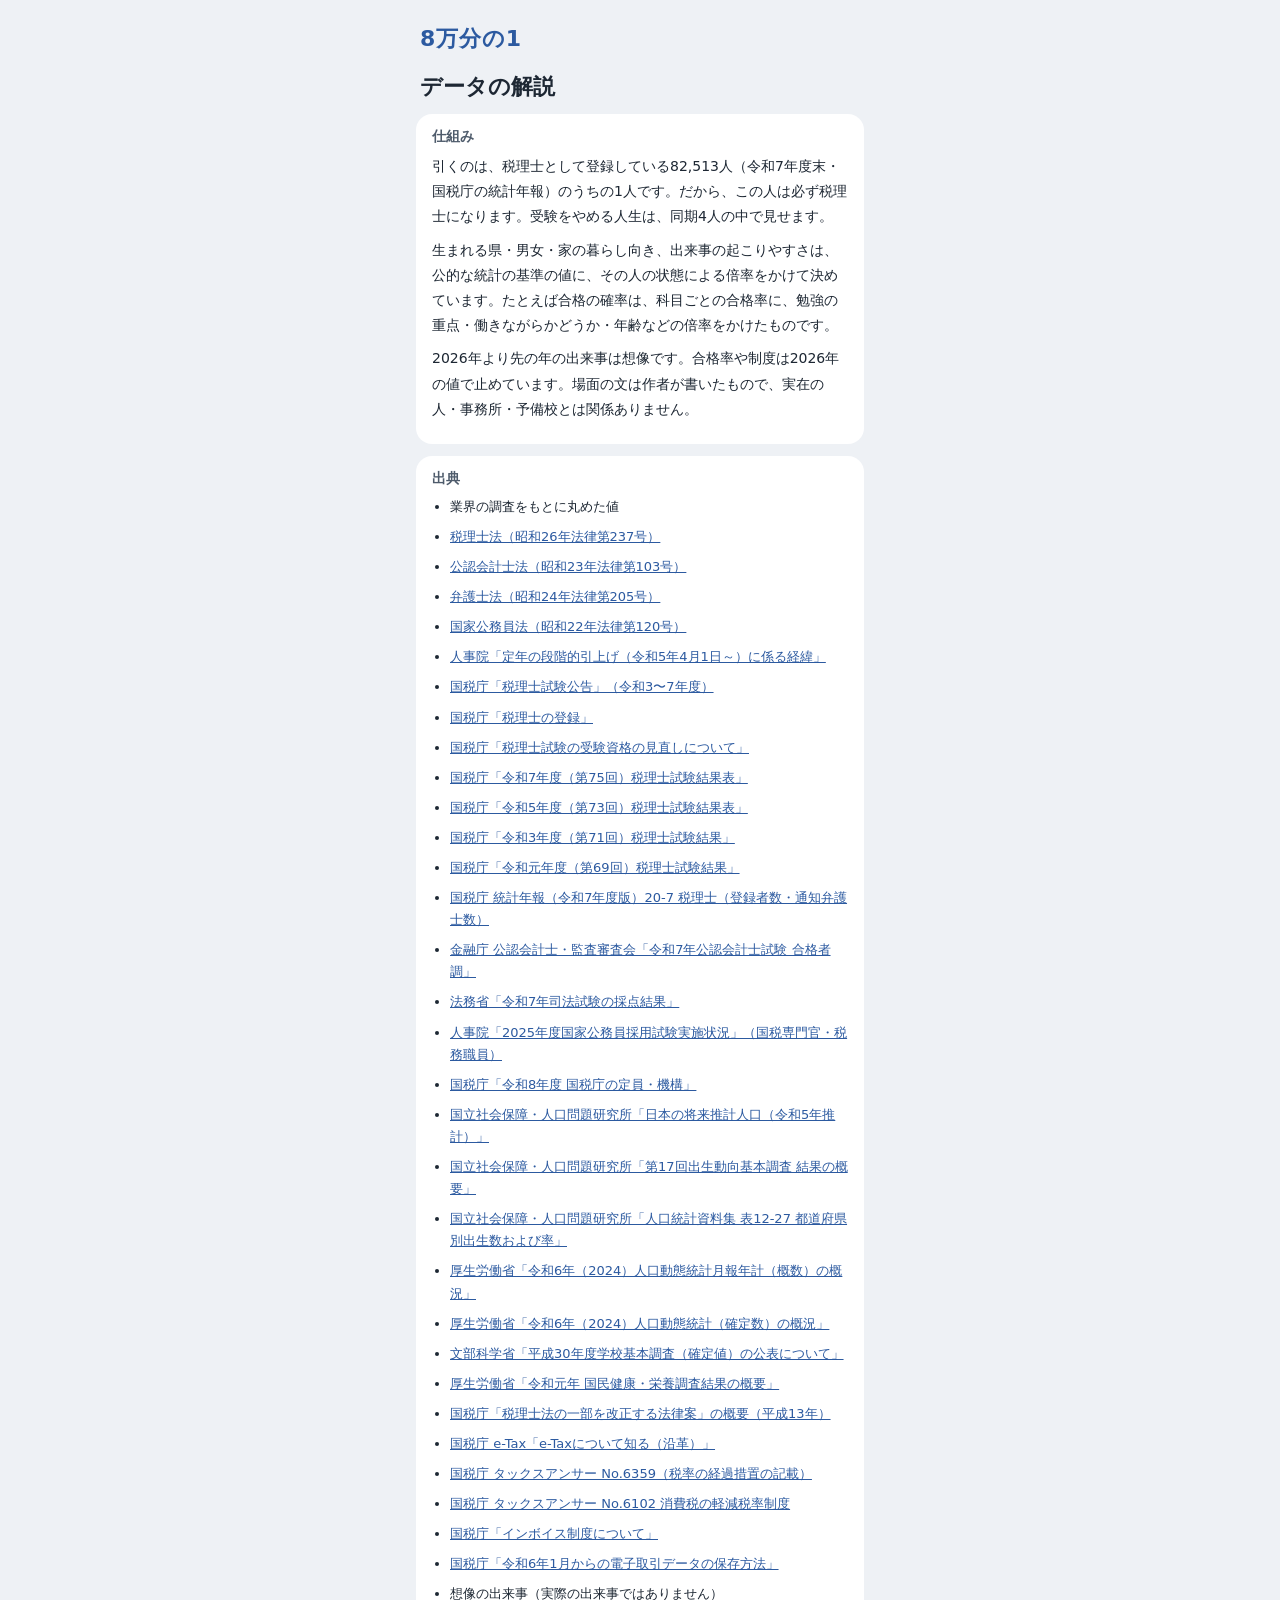
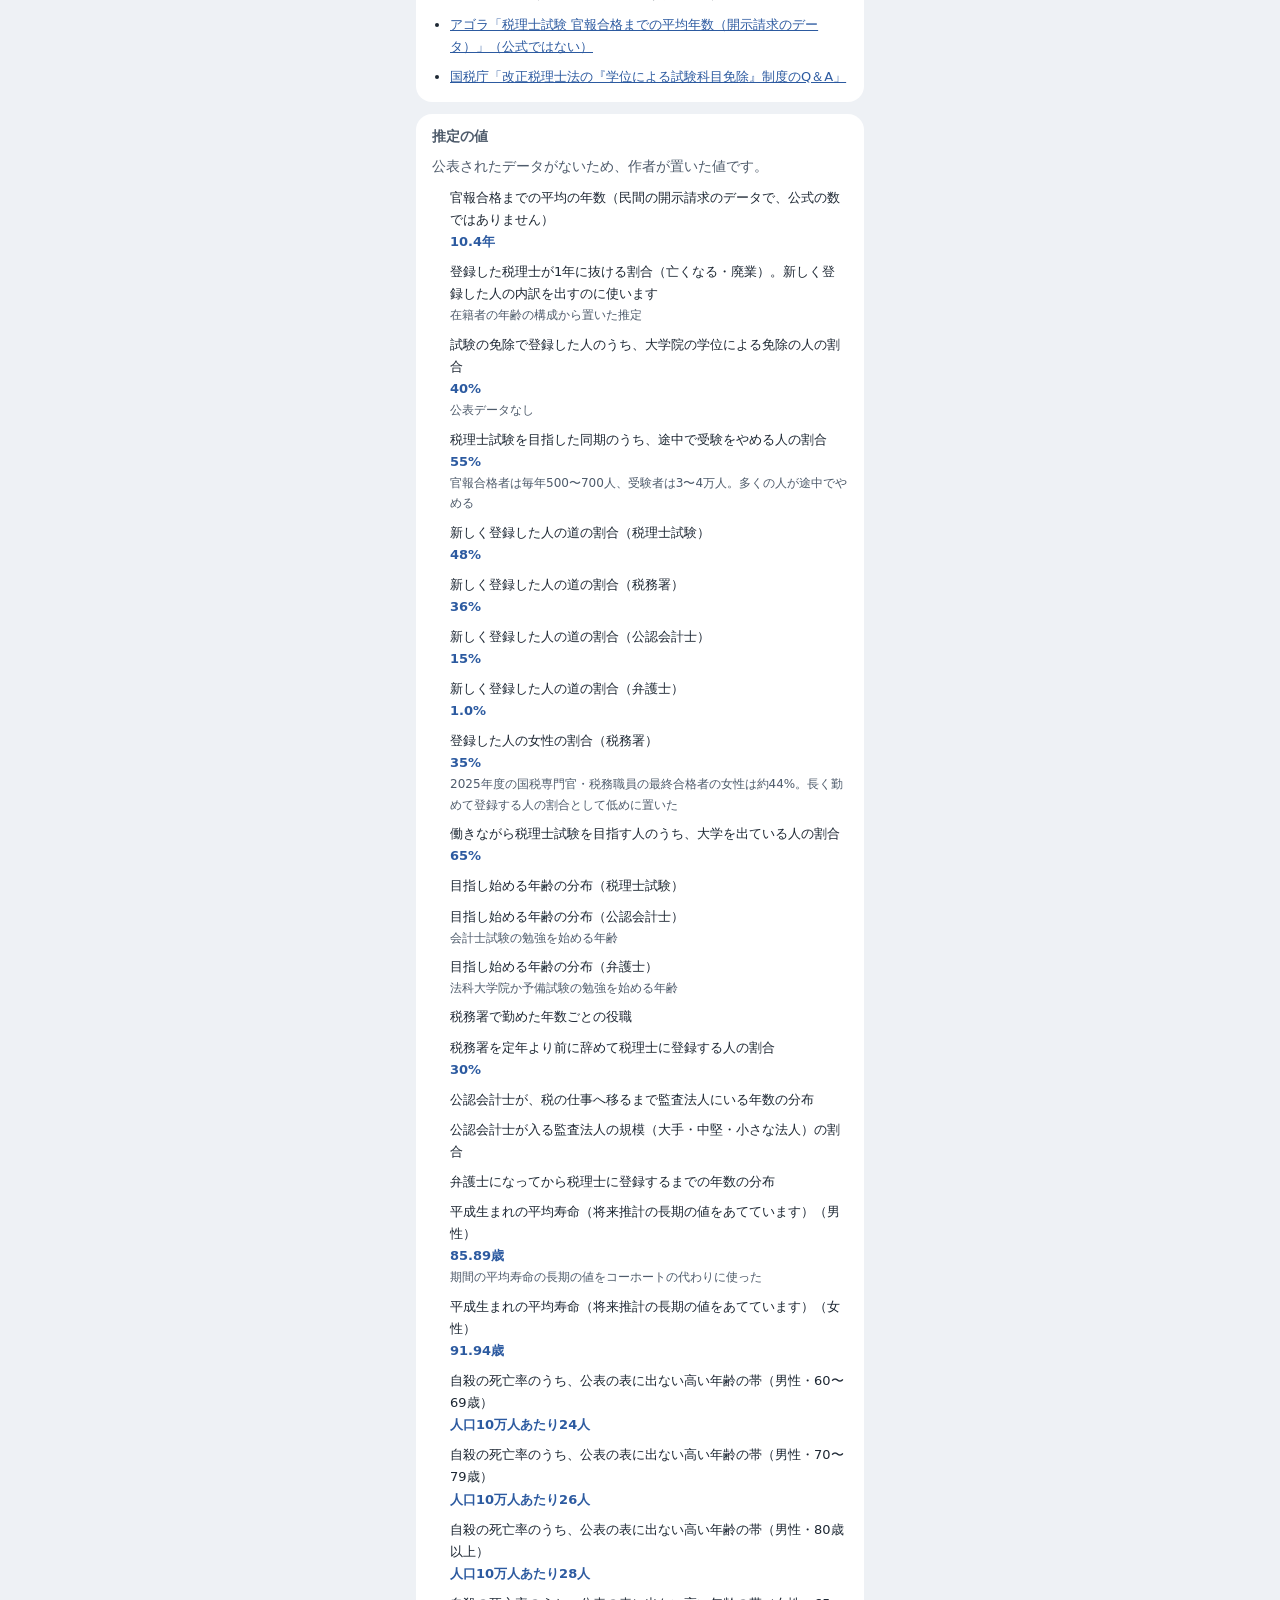
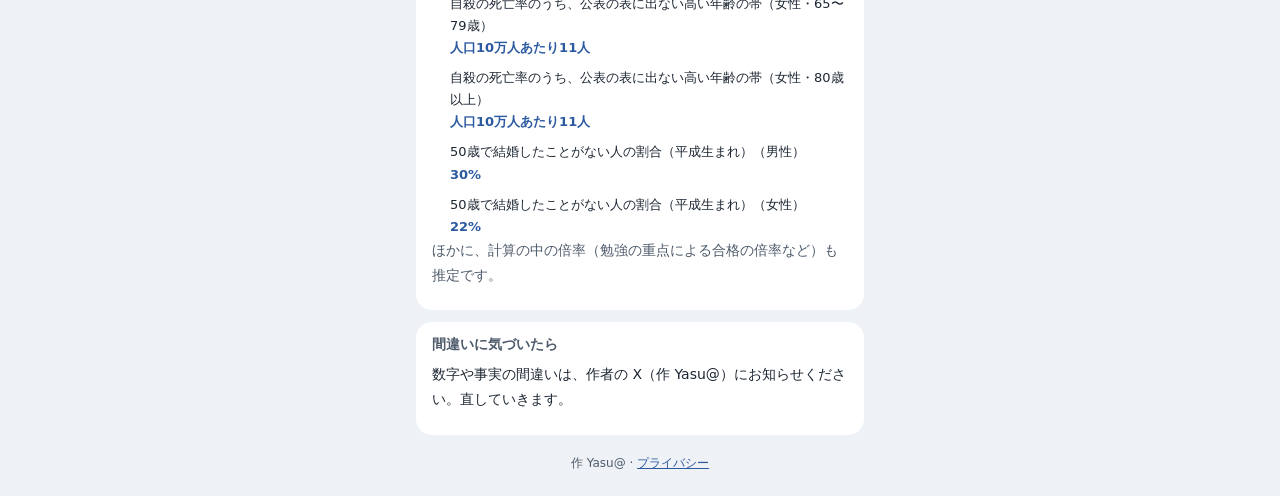
==== about.html @ 5fd1184f "公開 v0.1.0・90e4725 Co-Authored-By: Claude Opus 5.5 (1M context) <noreply@anthropic.com>" ====
<!doctype html>
<html lang="ja">
<head>
<meta charset="utf-8">
<meta name="viewport" content="width=device-width, initial-scale=1, viewport-fit=cover">
<title>データの解説｜8万分の1</title>
<meta name="description" content="『8万分の1』で使っている統計の出典と、推定の値の一覧。作 Yasu@">
<link rel="preconnect" href="https://fonts.googleapis.com">
<link rel="preconnect" href="https://fonts.gstatic.com" crossorigin>
<link href="https://fonts.googleapis.com/css2?family=Zen+Maru+Gothic:wght@500;700&amp;display=swap" rel="stylesheet">
<link rel="stylesheet" href="src/ui/style.css">
<meta http-equiv="Content-Security-Policy" content="default-src 'self'; script-src 'self'; style-src 'self' 'unsafe-inline' https://fonts.googleapis.com; font-src https://fonts.gstatic.com; img-src 'self' data: blob:; connect-src 'self'; base-uri 'self'; form-action 'none'">
<meta name="referrer" content="strict-origin-when-cross-origin">
</head>
<body data-page="about">
<main id="app"></main>
<noscript><p style="padding: 16px">このページは JavaScript を使います。</p></noscript>
<script type="module" src="src/ui/page.js"></script>
</body>
</html>
---- src/ui/style.css ----
/* 『8万分の1』の見た目：C カード（設計書8節・見本 https://claude.ai/artifact/354ZJucYWx86AouEbpT6fk ） */
:root {
  --ground: #EEF1F5;
  --card: #FFFFFF;
  --ink: #1D2733;
  --sub: #4E5B6B;
  --blue: #2C5AA0;
  --blue-dark: #1F4280;
  --blue-soft: #E3EBF7;
  --orange: #B5521A;
  --rule: #E3E8EF;
  --soft: #F3F5F8;
  --muted: #5D6878;
  --radius: 16px;
  --font: 'Zen Maru Gothic', system-ui, sans-serif;
}

* { box-sizing: border-box; }
html, body { margin: 0; background: var(--ground); color: var(--ink); font-family: var(--font); -webkit-text-size-adjust: 100%; }
button, textarea { font-family: inherit; color: inherit; }
button { cursor: pointer; }
button:disabled { cursor: default; }
:focus-visible { outline: 3px solid var(--blue); outline-offset: 2px; }

#app { max-width: 480px; margin: 0 auto; min-height: 100vh; }
.screen { display: flex; flex-direction: column; gap: 12px; padding: 14px 16px 24px; }
.card { background: var(--card); border-radius: var(--radius); padding: 14px 16px; }
.sec { font-size: 14px; font-weight: 700; color: var(--sub); margin: 0 0 8px; display: block; }

/* ボタン */
.btn-primary, .btn-soft, .btn-plain { min-height: 48px; border: 0; border-radius: 14px; font-size: 15px; font-weight: 700; padding: 0 16px; width: 100%; }
.btn-primary { background: var(--ink); color: #FFFFFF; }
.btn-soft { background: var(--blue-soft); color: var(--blue); }
.btn-plain { background: var(--card); color: var(--ink); }
.btn-round { width: 44px; height: 44px; flex-shrink: 0; border-radius: 50%; border: 0; background: var(--blue); color: #FFFFFF; display: flex; align-items: center; justify-content: center; padding: 0; }

/* 札 */
.tag { display: inline-block; flex-shrink: 0; font-size: 11px; font-weight: 700; border-radius: 10px; padding: 2px 8px; line-height: 1.5; }
.tag-solid { background: var(--blue); color: #FFFFFF; }
.tag-accent { background: var(--orange); color: #FFFFFF; }
.tag-soft { background: var(--blue-soft); color: var(--blue); }
.tag-gray { background: var(--soft); color: var(--muted); }
.tag-line { border: 1px solid var(--blue); color: var(--blue); padding: 1px 7px; }

/* 最初の画面 */
.start-head { padding: 18px 4px 6px; }
.title { font-size: 34px; font-weight: 700; color: var(--blue); margin: 0 0 8px; letter-spacing: 0.04em; }
.lead { font-size: 14px; line-height: 1.8; margin: 0; }
.options { display: grid; grid-template-columns: repeat(2, minmax(0, 1fr)); gap: 8px; }
.option { min-height: 56px; border: 2px solid var(--rule); border-radius: 14px; background: var(--card); padding: 8px 10px; display: flex; flex-direction: column; align-items: flex-start; gap: 2px; text-align: left; }
.option[aria-pressed="true"] { border-color: var(--blue); }
.option:disabled { background: var(--soft); color: var(--muted); }
.option-label { font-size: 14px; font-weight: 700; }
.option-sub { font-size: 11px; color: var(--sub); }
.notice { background: var(--blue-soft); color: var(--blue-dark); border-radius: 12px; padding: 10px 12px; margin: 0; font-size: 13px; }
.caution { font-size: 13px; color: var(--sub); text-align: center; margin: 4px 0; }
.credit { font-size: 12px; color: var(--sub); text-align: center; padding-top: 8px; }

/* 出生届 */
.birth-head { display: flex; justify-content: space-between; align-items: center; }
.birth-year { font-size: 13px; color: var(--sub); }
.birth-who { display: flex; align-items: center; gap: 12px; margin: 14px 0 8px; }
.birth-name { font-size: 26px; font-weight: 700; }
.birth-lead { font-size: 14px; line-height: 1.8; margin: 0 0 10px; }
.facts { display: grid; grid-template-columns: repeat(2, minmax(0, 1fr)); gap: 10px 14px; margin: 0; padding-top: 10px; border-top: 1px solid var(--rule); }
.fact dt { font-size: 11px; color: var(--sub); }
.fact dd { margin: 2px 0 0; font-size: 14px; font-weight: 700; }
.dots { color: var(--blue); letter-spacing: 0.1em; }
.birth-note { font-size: 13px; color: var(--sub); line-height: 1.7; margin: 12px 0 0; }

/* 人生の画面 */
.life { min-height: 100vh; padding-bottom: 0; }
#profile { position: sticky; top: 8px; z-index: 2; }
.profile { background: var(--card); border-radius: var(--radius); padding: 14px 16px; display: flex; flex-direction: column; gap: 10px; box-shadow: 0 1px 6px rgba(29, 39, 51, 0.08); }
.profile-top { display: flex; align-items: center; gap: 12px; }
.avatar { width: 44px; height: 44px; border-radius: 50%; background: var(--blue); color: #FFFFFF; display: flex; align-items: center; justify-content: center; font-size: 18px; font-weight: 700; flex-shrink: 0; }
.avatar-big { width: 52px; height: 52px; font-size: 22px; }
.who { flex-grow: 1; min-width: 0; }
.name { font-size: 18px; font-weight: 700; }
.meta { font-size: 12px; color: var(--sub); }
.role { font-size: 12px; font-weight: 700; color: var(--blue); background: var(--blue-soft); border-radius: 12px; padding: 4px 10px; flex-shrink: 0; }
.chips { display: flex; flex-wrap: wrap; gap: 6px; }
.chip { font-size: 12px; border-radius: 12px; padding: 3px 10px; }
.chip-pass { background: var(--blue); color: #FFFFFF; }
.chip-exempt { border: 1px solid var(--orange); color: var(--orange); padding: 2px 9px; }
.stats { display: grid; grid-template-columns: repeat(4, minmax(0, 1fr)); gap: 8px; }
.stat { display: flex; flex-direction: column; gap: 4px; font-size: 11px; color: var(--sub); }
.stat-num { font-size: 16px; font-weight: 700; color: var(--ink); }
.bar { height: 4px; border-radius: 2px; background: var(--rule); }
.bar-fill { height: 4px; border-radius: 2px; background: var(--blue); }
.log { display: flex; flex-direction: column; gap: 10px; padding-bottom: 150px; }
.year-card { background: var(--card); border-radius: var(--radius); padding: 12px 16px; display: flex; flex-direction: column; gap: 8px; }
.year-card.current { outline: 2px solid var(--blue); }
.year-head { font-size: 12px; font-weight: 700; color: var(--sub); margin: 0; }
.year-card.current .year-head { color: var(--blue); }
.line { display: flex; gap: 8px; align-items: flex-start; margin: 0; font-size: 14px; line-height: 1.65; }
.line-strong .line-text { font-weight: 700; }
.line-muted { color: var(--muted); }
.imagine { font-size: 12px; color: var(--sub); text-align: center; background: var(--soft); border-radius: 8px; padding: 6px; margin: 0; }
.support { font-size: 13px; line-height: 1.7; background: var(--blue-soft); color: var(--blue-dark); border-radius: 10px; padding: 8px 10px; margin: 0; }
.controls-wrap { position: fixed; left: 0; right: 0; bottom: 0; display: flex; justify-content: center; padding: 0 16px 16px; pointer-events: none; }
.controls { pointer-events: auto; width: 100%; max-width: 448px; background: var(--card); border-radius: 20px; padding: 8px; display: flex; flex-direction: column; gap: 8px; box-shadow: 0 2px 10px rgba(29, 39, 51, 0.12); }
.controls-row { display: flex; gap: 6px; align-items: center; }
.speeds { display: grid; grid-template-columns: repeat(5, minmax(0, 1fr)); flex-grow: 1; background: var(--ground); border-radius: 14px; padding: 3px; }
.speed { height: 44px; border: 0; border-radius: 11px; background: transparent; color: var(--sub); font-size: 13px; }
.speed[aria-pressed="true"] { background: var(--card); color: var(--ink); font-weight: 700; }

/* 分かれ道の板 */
.sheet-wrap { position: fixed; inset: 0; z-index: 10; background: rgba(29, 39, 51, 0.45); display: flex; align-items: flex-end; justify-content: center; }
.sheet-wrap[hidden] { display: none; }
.sheet { width: 100%; max-width: 480px; max-height: 92vh; overflow-y: auto; background: var(--card); border-radius: 24px 24px 0 0; padding: 10px 18px 24px; display: flex; flex-direction: column; gap: 12px; }
.sheet-handle { align-self: center; width: 40px; height: 4px; border-radius: 2px; background: var(--rule); }
.sheet-meta { display: flex; align-items: center; gap: 8px; font-size: 12px; color: var(--sub); }
.sheet-title { font-size: 22px; font-weight: 700; line-height: 1.4; margin: 0; }
.sheet-body { font-size: 14px; line-height: 1.75; margin: 0; }
.sheet-fact { font-size: 12px; color: var(--sub); background: var(--soft); border-radius: 10px; padding: 8px 12px; margin: 0; }
.sheet-label { font-size: 12px; color: var(--sub); }
.textarea { width: 100%; border: 2px solid var(--rule); border-radius: 12px; padding: 10px; font-size: 14px; line-height: 1.6; resize: vertical; background: var(--card); }
.choices { display: flex; flex-direction: column; gap: 8px; }
.choice { min-height: 52px; border: 2px solid #C9D3E2; border-radius: 14px; background: var(--card); padding: 10px 14px; text-align: left; display: flex; flex-direction: column; gap: 3px; }
.choice:hover, .choice:focus-visible { border-color: var(--blue); }
.choice-label { font-size: 15px; font-weight: 700; }
.choice-sub { font-size: 12px; color: var(--sub); }
.sheet-note { font-size: 12px; color: var(--sub); text-align: center; margin: 0; }

/* 最期と結果 */
.final { padding: 6px 4px 0; }
.final-main { font-size: 18px; font-weight: 700; line-height: 1.6; margin: 0 0 4px; }
.final-sub { font-size: 13px; line-height: 1.7; color: var(--sub); margin: 0; }
.support-box { background: var(--blue-soft); color: var(--blue-dark); border-radius: var(--radius); padding: 12px 16px; font-size: 13px; line-height: 1.7; }
.support-box p { margin: 0; }
.result-card { display: flex; flex-direction: column; gap: 14px; padding: 18px; }
.rc-top { display: flex; justify-content: space-between; align-items: center; }
.rc-author { font-size: 11px; color: var(--sub); }
.rc-who { display: flex; align-items: center; gap: 12px; }
.rc-name { font-size: 22px; font-weight: 700; }
.rc-meta { font-size: 12px; color: var(--sub); }
.rc-nums { display: grid; grid-template-columns: repeat(3, minmax(0, 1fr)); gap: 8px; }
.num { background: var(--soft); border-radius: 12px; padding: 10px 6px; display: flex; flex-direction: column; align-items: center; gap: 2px; text-align: center; }
.num-v { font-size: 20px; font-weight: 700; color: var(--blue); }
.num-accent { color: var(--orange); }
.num-l { font-size: 11px; color: var(--sub); }
.rc-rows { margin: 0; display: flex; flex-direction: column; gap: 6px; }
.rc-row { display: flex; gap: 8px; font-size: 13px; line-height: 1.6; }
.rc-row dt { flex-shrink: 0; width: 64px; color: var(--sub); }
.rc-row dd { margin: 0; min-width: 0; }
.rc-hash { font-size: 12px; color: var(--blue); }
.actions { display: flex; flex-direction: column; gap: 8px; }
.actions-row { display: grid; grid-template-columns: repeat(2, minmax(0, 1fr)); gap: 8px; }
.legend { display: flex; flex-wrap: wrap; gap: 12px; font-size: 12px; color: var(--sub); margin: 8px 0 0; }
.legend-item { display: flex; align-items: center; gap: 4px; }
.legend-mark { width: 12px; height: 3px; display: inline-block; }
.timeline { margin: 0; padding: 0; list-style: none; display: flex; flex-direction: column; gap: 8px; font-size: 13px; line-height: 1.6; }
.timeline li { display: flex; gap: 10px; }
.tl-age { flex-shrink: 0; width: 40px; color: var(--blue); font-weight: 700; }
.peers { margin: 0; padding: 0; list-style: none; display: flex; flex-direction: column; gap: 6px; font-size: 13px; line-height: 1.6; }
.peers li { display: flex; flex-direction: column; }
.peer-name { font-weight: 700; }
.hint { font-size: 12px; color: var(--sub); margin: 0 0 6px; }

/* 共有ページ・解説などのページ（リンクをボタンの形に） */
a.btn-primary, a.btn-soft, a.btn-plain { display: flex; align-items: center; justify-content: center; text-decoration: none; }
.credit a { color: var(--sub); }
.share-head { padding: 10px 4px 2px; }
.share-title { font-size: 22px; font-weight: 700; color: var(--blue); text-decoration: none; letter-spacing: 0.04em; }
.share-desc { font-size: 14px; line-height: 1.8; margin: 0; padding: 0 4px; }
.page-title { font-size: 22px; margin: 4px 4px 0; }
.page p { font-size: 14px; line-height: 1.8; margin: 0 0 8px; }
.page a { color: var(--blue); }
.src-list, .est-list, .plain-list { margin: 0; padding-left: 18px; display: flex; flex-direction: column; gap: 8px; font-size: 13px; line-height: 1.7; }
.est { display: flex; flex-direction: column; }
.est-value { font-weight: 700; color: var(--blue); }
.est-note { font-size: 12px; color: var(--sub); }

/* サーバーを使う部分：ご意見のボタン・人数の一行・みんなの欄 */
.link-btn { border: 0; background: none; padding: 0 2px; font-size: 12px; color: var(--sub); text-decoration: underline; min-height: 44px; }
.fb-btn { flex-shrink: 0; min-width: 44px; min-height: 44px; border: 0; border-radius: 12px; background: var(--soft); color: var(--sub); font-size: 11px; font-weight: 700; padding: 0 6px; }
.lives { font-size: 13px; color: var(--blue); font-weight: 700; margin: 10px 0 0; }
.minna-rows { margin: 0 0 8px; padding: 0; list-style: none; display: flex; flex-direction: column; gap: 8px; font-size: 13px; line-height: 1.6; }
.minna-rows li { display: flex; flex-direction: column; }
.minna-title { color: var(--sub); font-size: 12px; }
.minna-choice { font-weight: 700; }
.minna-pct { color: var(--orange); font-weight: 700; }
.minna-sub { font-size: 13px; color: var(--sub); margin: 8px 0 4px; }
.author-link { color: inherit; }
.support, .support-box { overflow-wrap: anywhere; }
.support a, .support-box a { color: inherit; font-weight: 700; }
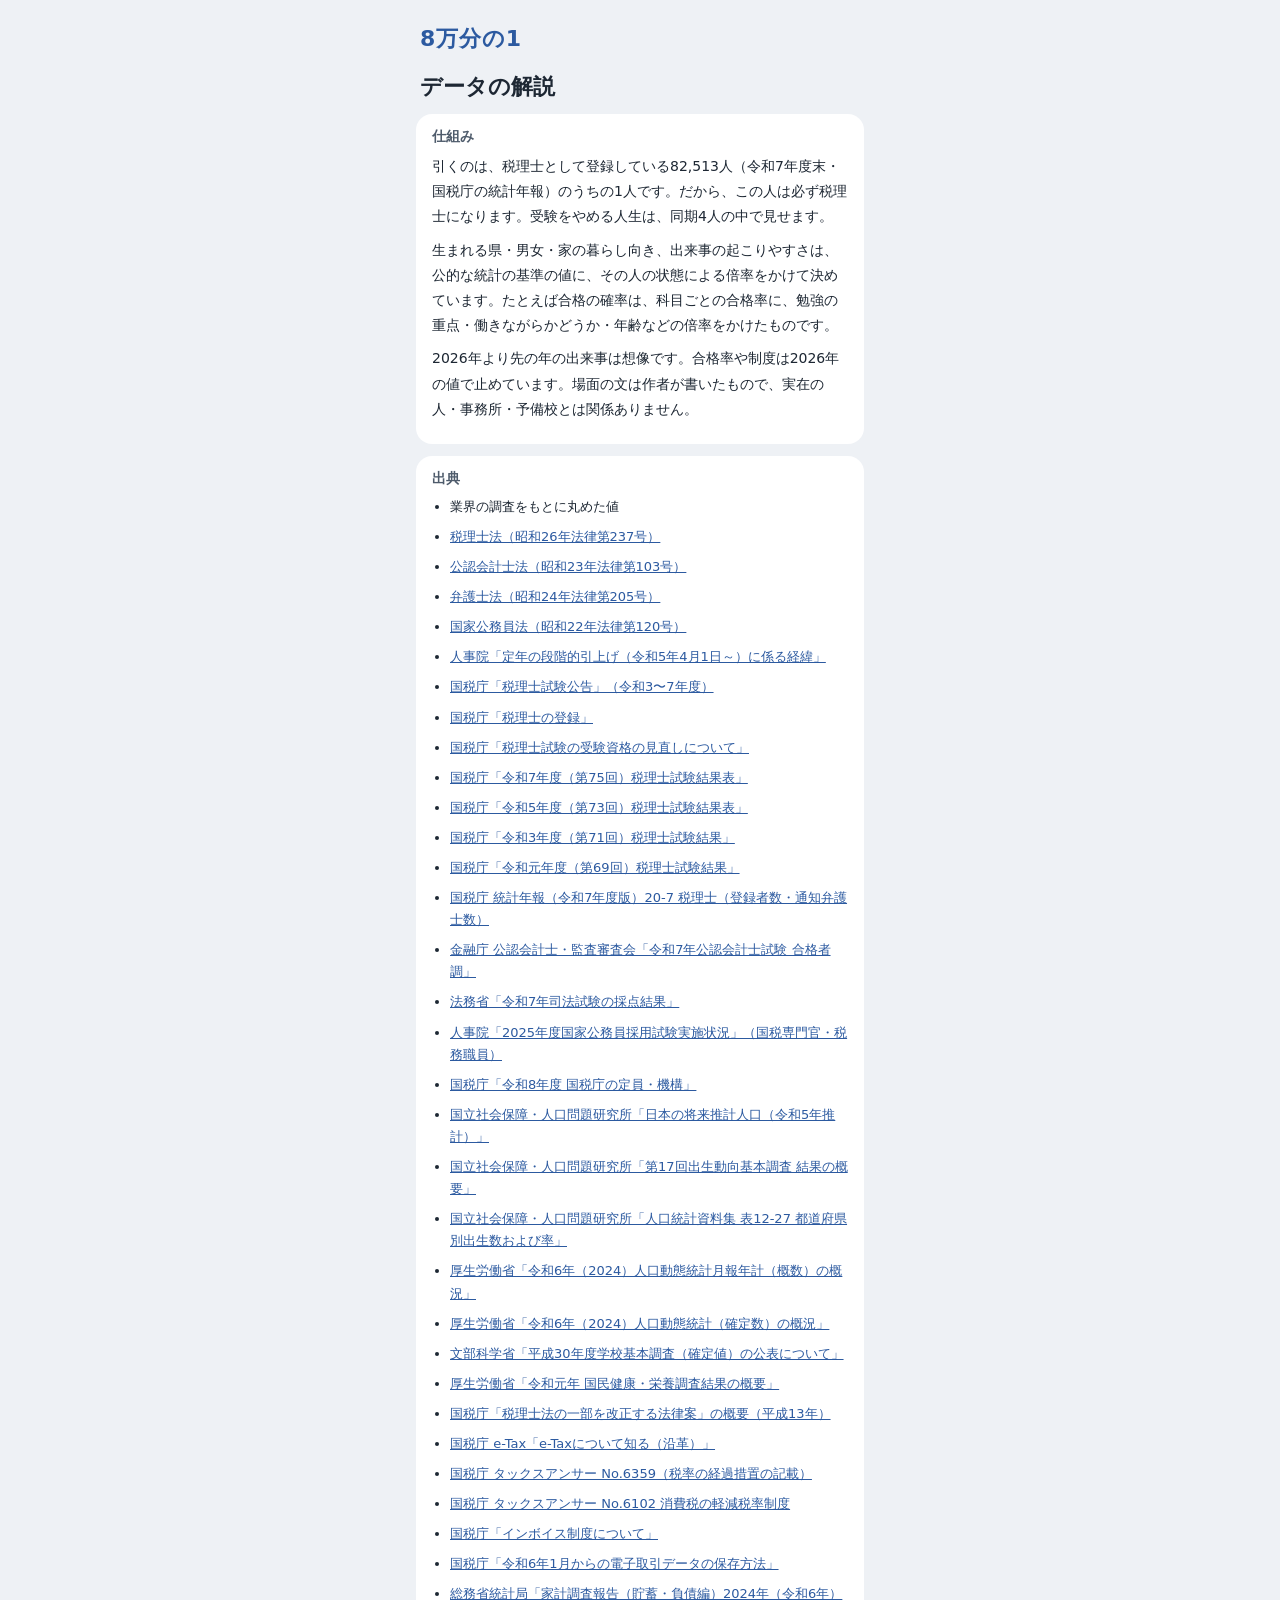
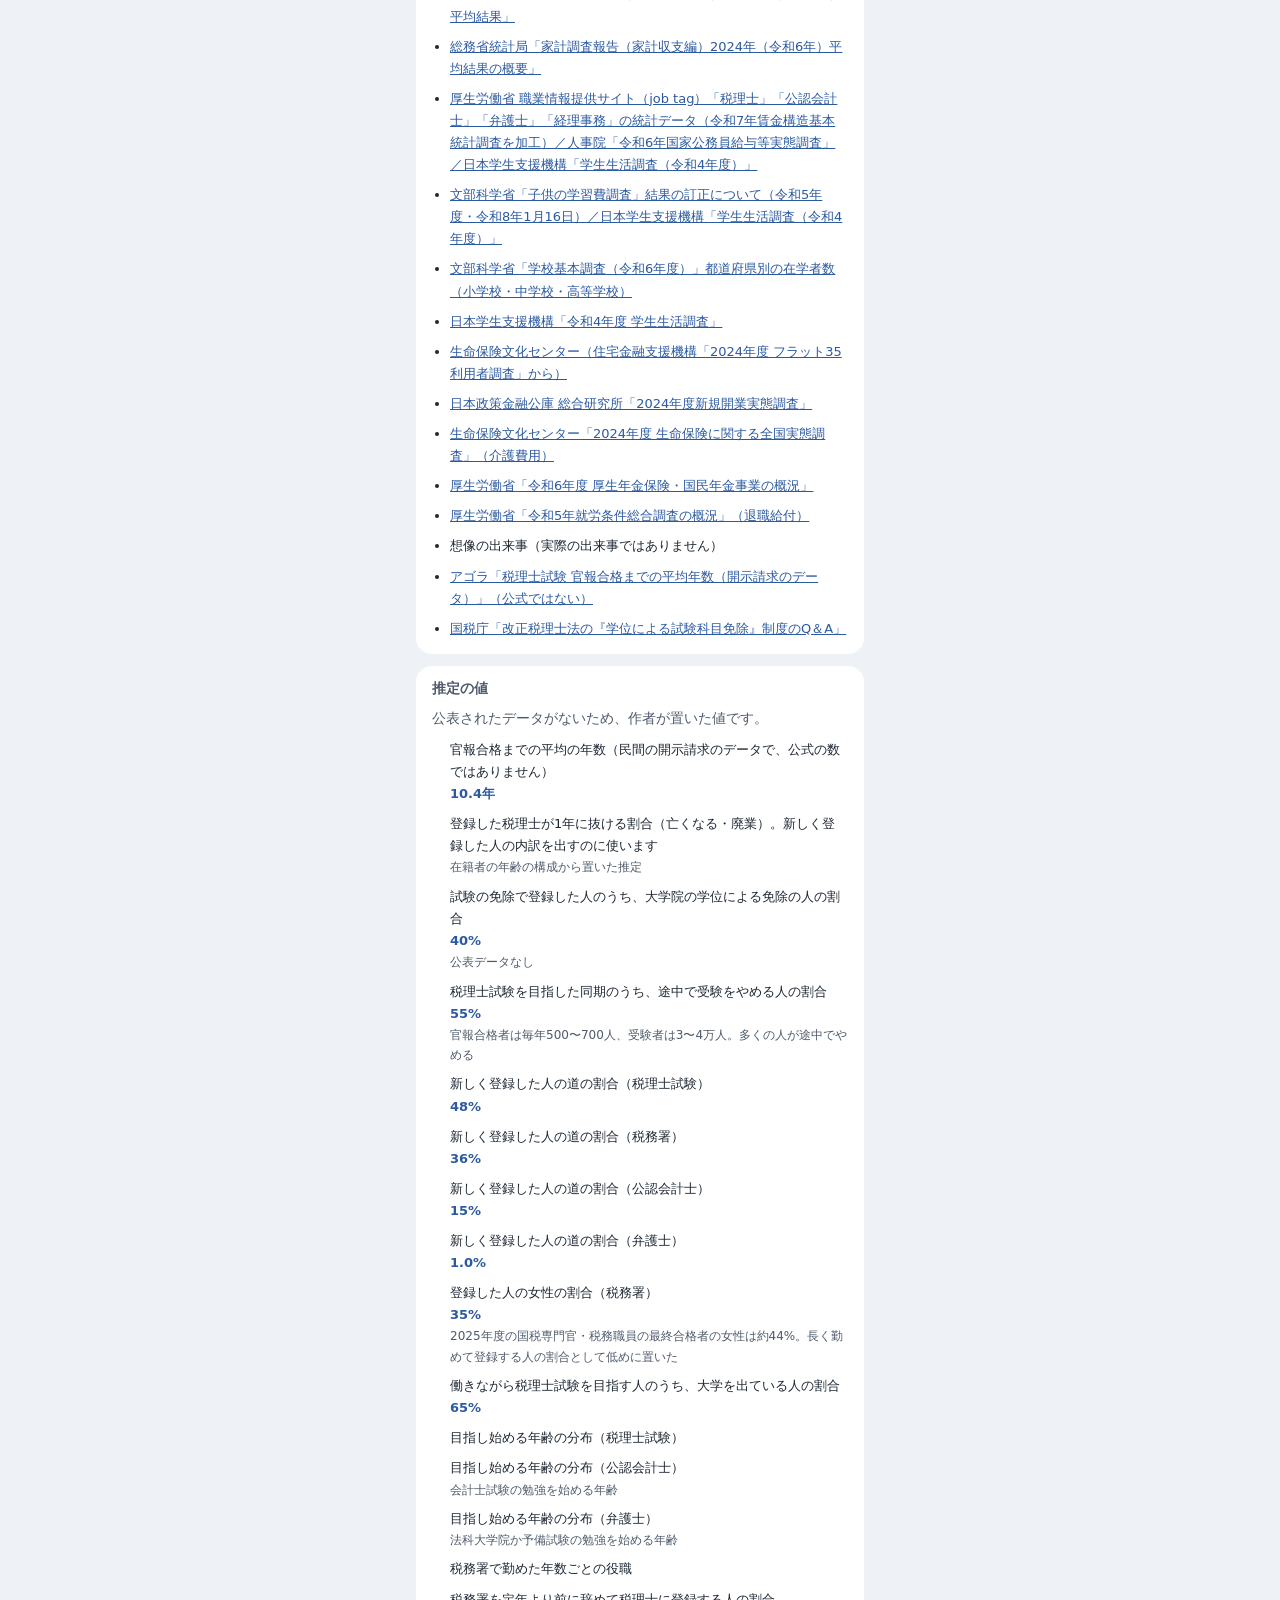
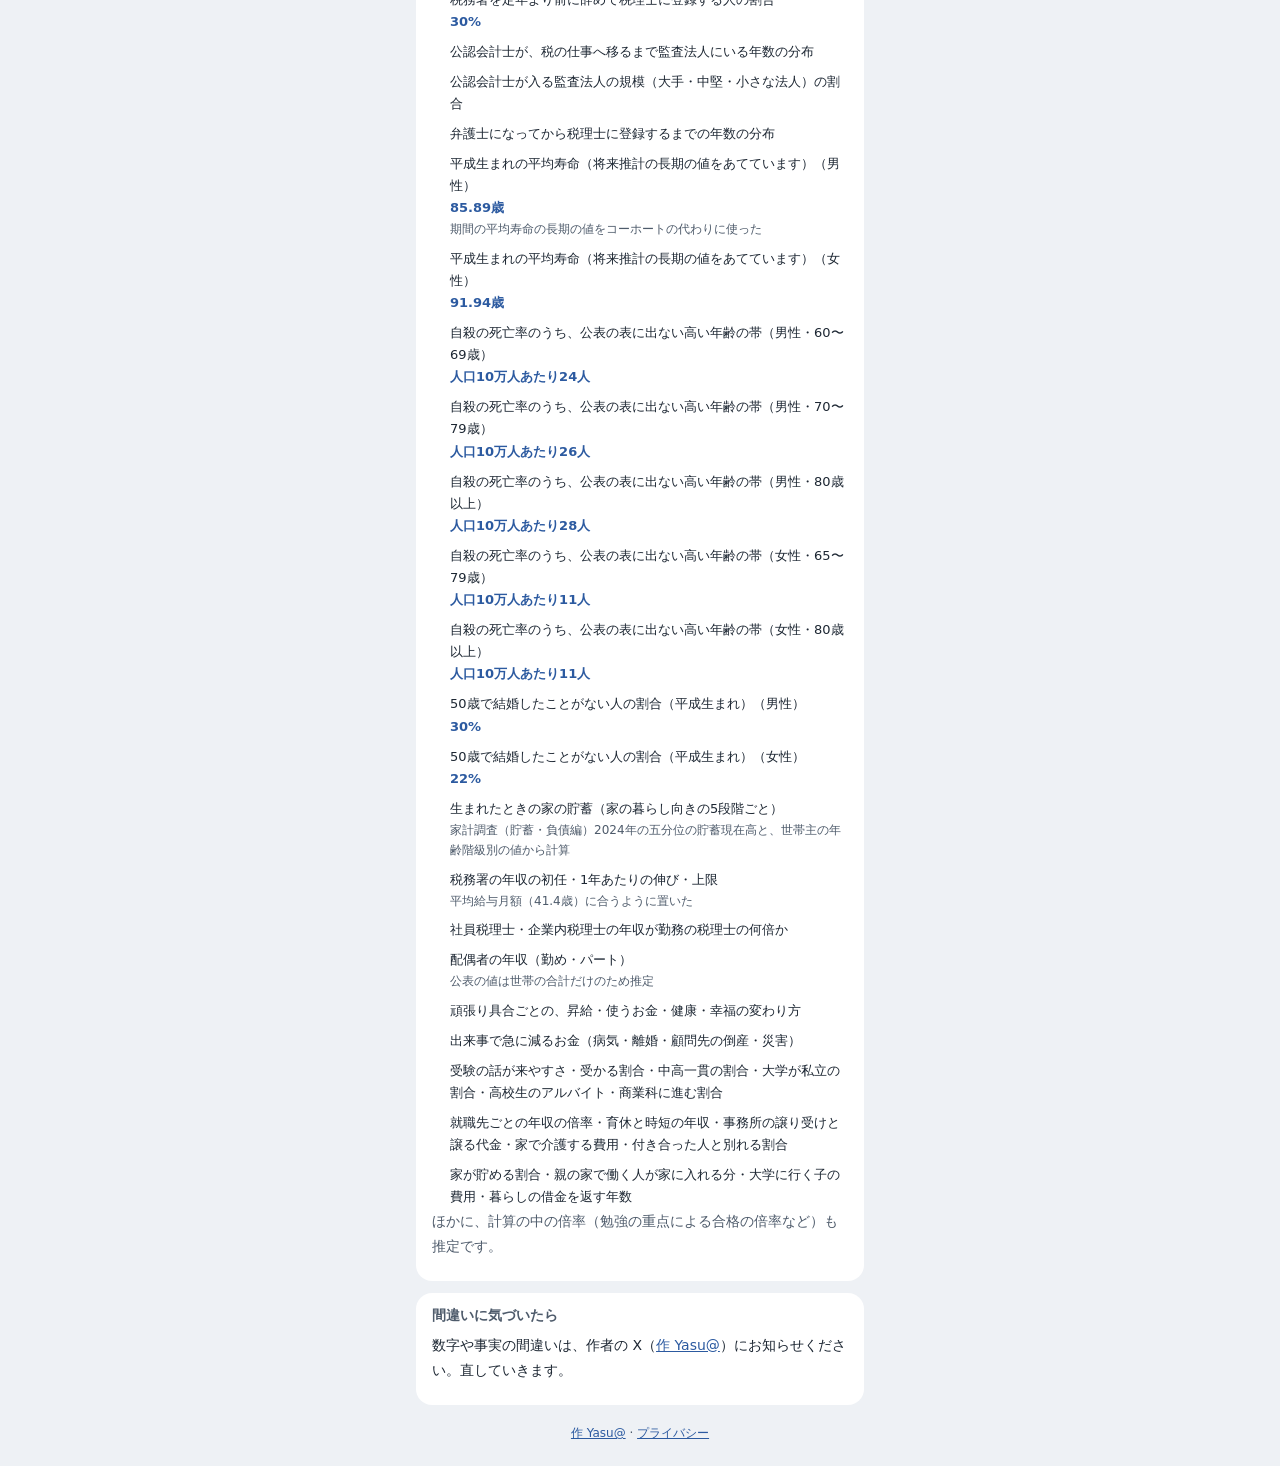
==== commit 4bebc8a8: "公開 v0.2.0・c1d62f0 Co-Authored-By: Claude Opus 5.5 (1M context) <noreply@anthropic.com>" ====
--- a/about.html
+++ b/about.html
@@ -9,6 +9,11 @@
 <link rel="preconnect" href="https://fonts.gstatic.com" crossorigin>
 <link href="https://fonts.googleapis.com/css2?family=Zen+Maru+Gothic:wght@500;700&amp;display=swap" rel="stylesheet">
 <link rel="stylesheet" href="src/ui/style.css">
+<link rel="icon" type="image/png" sizes="32x32" href="assets/icon/favicon-32.png">
+<link rel="apple-touch-icon" href="assets/icon/apple-touch-icon.png">
+<link rel="manifest" href="manifest.webmanifest">
+<meta name="apple-mobile-web-app-title" content="8万分の1">
+<meta name="theme-color" content="#EEF1F5">
 <meta http-equiv="Content-Security-Policy" content="default-src 'self'; script-src 'self'; style-src 'self' 'unsafe-inline' https://fonts.googleapis.com; font-src https://fonts.gstatic.com; img-src 'self' data: blob:; connect-src 'self'; base-uri 'self'; form-action 'none'">
 <meta name="referrer" content="strict-origin-when-cross-origin">
 </head>
--- a/src/ui/style.css
+++ b/src/ui/style.css
@@ -43,9 +43,20 @@
 .tag-line { border: 1px solid var(--blue); color: var(--blue); padding: 1px 7px; }
 
 /* 最初の画面 */
-.start-head { padding: 18px 4px 6px; }
-.title { font-size: 34px; font-weight: 700; color: var(--blue); margin: 0 0 8px; letter-spacing: 0.04em; }
-.lead { font-size: 14px; line-height: 1.8; margin: 0; }
+.start-head { padding: 0 4px 6px; }
+/* 点の日本地図（丸は県ごとの出生数。光るのは main.js が出生数の重みで選んだ県） */
+.map-wrap { margin: -14px -20px 0; }
+.jp-map { display: block; width: 100%; height: auto; }
+.jp-grid circle { fill: #D5DCE6; }
+.okinawa-box { fill: none; stroke: #C9D2DE; stroke-dasharray: 3 3; }
+.pref-dot { fill: var(--blue); fill-opacity: 0.55; stroke: #FFFFFF; stroke-width: 1; transition: fill 0.6s, fill-opacity 0.6s; }
+.pref-dot.lit { fill: var(--orange); fill-opacity: 0.85; }
+@media (prefers-reduced-motion: reduce) { .pref-dot { transition: none; } }
+.kicker { font-size: 21px; font-weight: 700; color: var(--blue); letter-spacing: 0.02em; margin: 6px 0 0; line-height: 1.5; }
+.kicker-sub { font-size: 16px; font-weight: 700; color: var(--sub); margin: 2px 0 6px; }
+.title { font-size: 46px; font-weight: 700; color: var(--ink); margin: 0 0 8px; letter-spacing: 0.03em; }
+.title .one { color: var(--orange); }
+.lead { font-size: 14px; line-height: 1.8; margin: 0; color: var(--sub); }
 .options { display: grid; grid-template-columns: repeat(2, minmax(0, 1fr)); gap: 8px; }
 .option { min-height: 56px; border: 2px solid var(--rule); border-radius: 14px; background: var(--card); padding: 8px 10px; display: flex; flex-direction: column; align-items: flex-start; gap: 2px; text-align: left; }
 .option[aria-pressed="true"] { border-color: var(--blue); }
@@ -70,7 +81,7 @@
 
 /* 人生の画面 */
 .life { min-height: 100vh; padding-bottom: 0; }
-#profile { position: sticky; top: 8px; z-index: 2; }
+#bar { position: sticky; top: 8px; z-index: 2; }
 .profile { background: var(--card); border-radius: var(--radius); padding: 14px 16px; display: flex; flex-direction: column; gap: 10px; box-shadow: 0 1px 6px rgba(29, 39, 51, 0.08); }
 .profile-top { display: flex; align-items: center; gap: 12px; }
 .avatar { width: 44px; height: 44px; border-radius: 50%; background: var(--blue); color: #FFFFFF; display: flex; align-items: center; justify-content: center; font-size: 18px; font-weight: 700; flex-shrink: 0; }
@@ -185,3 +196,22 @@
 .author-link { color: inherit; }
 .support, .support-box { overflow-wrap: anywhere; }
 .support a, .support-box a { color: inherit; font-weight: 700; }
+
+/* 場面の絵（題名と場面の絵の設計書 4.4）。角ばったまま拡大する */
+.profile-bar { padding: 10px 14px; }
+.scene-card { padding: 10px; }
+.scene-canvas { display: block; width: 100%; height: auto; image-rendering: pixelated; image-rendering: crisp-edges; border-radius: 10px; background: var(--soft); }
+.scene-caption { margin: 6px 4px 0; font-size: 12px; color: var(--sub); line-height: 1.5; }
+.stats-card { padding: 12px 14px; display: flex; flex-direction: column; gap: 10px; }
+.rc-scene { margin: 2px 0; }
+
+/* 年収・貯蓄・借入金（数値の欄の下）と、最期のお金のまとめ */
+.money { display: grid; grid-template-columns: repeat(3, minmax(0, 1fr)); gap: 8px; margin-top: 12px; padding-top: 10px; border-top: 1px solid var(--rule); }
+.money-item { display: flex; flex-direction: column; gap: 2px; min-width: 0; }
+.money-label { font-size: 11px; color: var(--sub); }
+.money-num { font-size: 15px; font-weight: 700; color: var(--ink); overflow-wrap: anywhere; }
+.money-sub { display: block; font-size: 10px; font-weight: 500; color: var(--sub); }
+.money-sum { margin: 0; display: grid; gap: 6px; }
+.money-sum div { display: flex; justify-content: space-between; gap: 12px; font-size: 14px; }
+.money-sum dt { color: var(--sub); white-space: nowrap; flex-shrink: 0; }
+.money-sum dd { margin: 0; font-weight: 700; text-align: right; }
